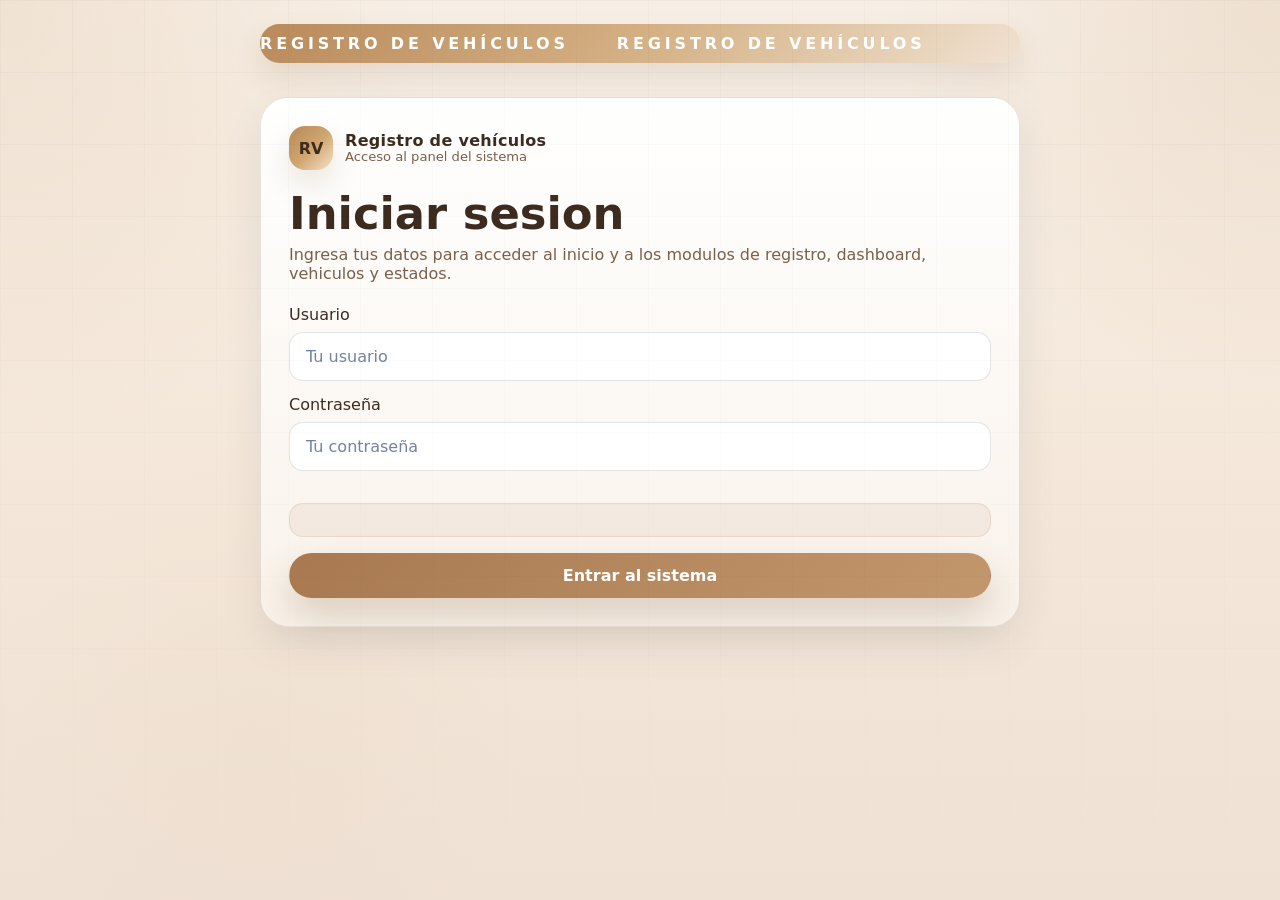
==== login.html @ ea405a13 "feat: login con sesion y ajustes de UI en dashboard/vehiculos" ====
<!DOCTYPE html>
<html lang="es">
<head>
  <meta charset="UTF-8">
  <meta name="viewport" content="width=device-width, initial-scale=1.0">
  <title>Iniciar sesion | Registro de vehiculos</title>
  <meta name="description" content="Acceso al sistema de registro de vehiculos.">
  <link rel="stylesheet" href="assets/css/styles.css">
</head>
<body class="login-page">
  <div class="page-shell login-shell">
    <div class="top-banner">
      <div class="top-banner__marquee">
        <span>Registro de vehículos</span>
        <span>Registro de vehículos</span>
      </div>
    </div>

    <main class="login-main">
      <section class="card login-card">
        <a class="brand login-brand" href="login.html">
          <span class="brand-mark">RV</span>
          <span>
            <strong>Registro de vehículos</strong>
            <small>Acceso al panel del sistema</small>
          </span>
        </a>

        <div class="login-copy">
          <h1>Iniciar sesion</h1>
          <p>Ingresa tus datos para acceder al inicio y a los modulos de registro, dashboard, vehiculos y estados.</p>
        </div>

        <form id="loginForm" class="login-form" novalidate>
          <label>
            Usuario
            <input id="username" type="text" placeholder="Tu usuario" autocomplete="username" required>
          </label>

          <label>
            Contraseña
            <input id="password" type="password" placeholder="Tu contraseña" autocomplete="current-password" required>
          </label>

          <div id="loginAlert" class="form-alert" aria-live="polite"></div>

          <button class="button button-primary" type="submit">Entrar al sistema</button>
        </form>
      </section>
    </main>
  </div>

  <script src="assets/js/auth.js"></script>
  <script src="assets/js/login.js"></script>
</body>
</html>
---- assets/css/styles.css ----
:root {
  --bg: #f6efe5;
  --bg-soft: #fff8f1;
  --panel: rgba(255, 250, 244, 0.96);
  --panel-strong: #fff7ef;
  --text: #3d2b20;
  --muted: #7a5f4b;
  --line: rgba(136, 95, 65, 0.16);
  --accent: #9f6b3f;
  --accent-strong: #c28b5a;
  --accent-alt: #8b5a33;
  --warning: #d98736;
  --danger: #a34c17;
  --shadow: 0 22px 56px rgba(115, 75, 38, 0.16);
  --radius-xl: 28px;
  --radius-lg: 20px;
  --radius-md: 14px;
  --radius-sm: 12px;
  --font: Inter, ui-sans-serif, system-ui, -apple-system, BlinkMacSystemFont, "Segoe UI", sans-serif;
}

* {
  box-sizing: border-box;
}

html {
  scroll-behavior: smooth;
}

body {
  margin: 0;
  font-family: var(--font);
  color: var(--text);
  background:
    radial-gradient(circle at top left, rgba(203, 156, 104, 0.15), transparent 28%),
    radial-gradient(circle at top right, rgba(186, 132, 74, 0.14), transparent 25%),
    radial-gradient(circle at 20% 80%, rgba(223, 193, 156, 0.08), transparent 22%),
    linear-gradient(180deg, #f7efe6 0%, #f4e7d9 56%, #efe1d4 100%);
  min-height: 100vh;
}

body::before {
  content: "";
  position: fixed;
  inset: 0;
  background-image: linear-gradient(rgba(18, 32, 51, 0.045) 1px, transparent 1px),
    linear-gradient(90deg, rgba(18, 32, 51, 0.045) 1px, transparent 1px);
  background-size: 72px 72px;
  mask-image: linear-gradient(180deg, rgba(0, 0, 0, 0.55), transparent 100%);
  pointer-events: none;
}

a {
  color: inherit;
  text-decoration: none;
}

button,
input,
select,
textarea {
  font: inherit;
}

.page-shell {
  width: min(1180px, calc(100% - 32px));
  margin: 0 auto;
  padding: 24px 0 48px;
}

.top-banner {
  width: 100%;
  overflow: hidden;
  padding: 10px 0;
  background: linear-gradient(135deg, #b98a5a 0%, #d4b084 50%, #f0e2d1 100%);
  border-radius: 32px;
  margin-bottom: 18px;
  box-shadow: 0 14px 30px rgba(115, 75, 38, 0.12);
}

.top-banner__marquee {
  display: inline-flex;
  gap: 48px;
  white-space: nowrap;
  animation: marquee 12s linear infinite;
}

/* watermark car for registro page banner */
.top-banner.top-banner--car {
  position: relative;
  overflow: hidden;
}
.top-banner.top-banner--car::before {
  content: "";
  position: absolute;
  right: 28px;
  top: 50%;
  transform: translateY(-50%);
  width: 180px;
  height: 90px;
  background-image: url("data:image/svg+xml;utf8,%3Csvg%20xmlns='http://www.w3.org/2000/svg'%20viewBox='0%200%2064%2032'%3E%3Cpath%20fill='%233d2b20'%20d='M2%2020h4l2-6h48l2%206h4v6h-4a4%204%200%200%201-8%200H14a4%204%200%200%201-8%200H2v-6z'/%3E%3C/svg%3E");
  background-repeat: no-repeat;
  background-size: contain;
  opacity: 0.12;
  pointer-events: none;
}

.top-banner__marquee span {
  color: #fff;
  font-weight: 700;
  font-size: 1rem;
  text-transform: uppercase;
  letter-spacing: 0.24em;
}

@keyframes marquee {
  from { transform: translateX(0); }
  to { transform: translateX(-50%); }
}

.site-header {
  position: sticky;
  top: 18px;
  z-index: 10;
  display: flex;
  align-items: center;
  justify-content: space-between;
  gap: 18px;
  padding: 16px 20px;
  background: rgba(255, 255, 255, 0.86);
  border: 1px solid rgba(136, 95, 65, 0.12);
  border-radius: 999px;
  backdrop-filter: blur(18px);
  box-shadow: 0 18px 40px rgba(115, 75, 38, 0.10);
  position: relative;
  overflow: hidden;
}

.site-header::before {
  content: "";
  position: absolute;
  inset: 0;
  background: url("../img/vehicle-watermark.svg") no-repeat calc(100% - 24px) center / 260px auto;
  opacity: 0.18;
  pointer-events: none;
}

.site-header.compact {
  border-radius: 24px;
}

.brand {
  display: inline-flex;
  align-items: center;
  gap: 12px;
  min-width: 0;
}

.brand span:last-child {
  display: flex;
  flex-direction: column;
  line-height: 1.1;
}

.brand strong {
  font-size: 1rem;
  letter-spacing: 0.02em;
}

.brand small {
  color: var(--muted);
  font-size: 0.82rem;
}

.brand-mark {
  width: 44px;
  height: 44px;
  display: grid;
  place-items: center;
  border-radius: 16px;
  background: linear-gradient(135deg, #b68a59 0%, #d0a56e 52%, #f5e3cd 100%);
  color: #3e2b1d;
  font-weight: 800;
  box-shadow: 0 14px 30px rgba(115, 75, 38, 0.14);
}

.site-nav {
  display: flex;
  flex-wrap: wrap;
  justify-content: center;
  gap: 8px;
}

.site-nav a {
  padding: 10px 14px;
  border-radius: 999px;
  color: var(--muted);
  border: 1px solid transparent;
  transition: 0.2s ease;
}

.site-nav a:hover,
.site-nav a.active {
  color: var(--text);
  background: rgba(159, 107, 63, 0.12);
  border-color: rgba(159, 107, 63, 0.2);
}

.button {
  display: inline-flex;
  align-items: center;
  justify-content: center;
  padding: 12px 18px;
  border-radius: 999px;
  border: 1px solid transparent;
  font-weight: 600;
  transition: 0.2s ease;
}

.button-primary {
  color: #ffffff;
  background: linear-gradient(135deg, #a87951 0%, #c3976c 100%);
  box-shadow: 0 18px 36px rgba(115, 75, 38, 0.22);
}

.button-primary:hover {
  transform: translateY(-1px);
  background: linear-gradient(135deg, #96673f 0%, #b27d5d 100%);
}

.button-secondary {
  color: #3d2b20;
  background: #ffffff;
  border-color: rgba(159, 107, 63, 0.16);
  box-shadow: 0 10px 24px rgba(159, 107, 63, 0.08);
}

.button-secondary:hover {
  background: #f8f1e6;
}

.hero,
.content-split,
.form-layout,
.dashboard-layout {
  display: grid;
  gap: 24px;
}

/* dashboard actions (refresh button) */
.stats-actions {
  display: flex;
  justify-content: flex-end;
  margin: 12px 0 0;
}
.stats-actions .button {
  padding: 10px 14px;
}

/* Toast notifications */
.toast-container {
  position: fixed;
  top: 18px;
  right: 18px;
  display: flex;
  flex-direction: column;
  gap: 10px;
  z-index: 1200;
  pointer-events: none;
}
.toast {
  pointer-events: auto;
  background: linear-gradient(135deg, #3e2b1d, #8b5a33);
  color: #fff;
  padding: 10px 14px;
  border-radius: 10px;
  box-shadow: 0 8px 20px rgba(18,32,51,0.12);
  font-weight: 600;
  min-width: 200px;
  max-width: 360px;
  opacity: 0;
  transform: translateY(-6px);
  transition: opacity 220ms ease, transform 220ms ease;
}
.toast.show {
  opacity: 1;
  transform: translateY(0);
}
.toast .toast-action {
  margin-top: 8px;
  border: 1px solid rgba(255,255,255,0.7);
  background: transparent;
  color: #fff;
  border-radius: 999px;
  padding: 6px 10px;
  font-size: 0.84rem;
  cursor: pointer;
  font-weight: 700;
}
.toast .toast-action:hover {
  background: rgba(255,255,255,0.12);
}

.hero {
  grid-template-columns: 1.4fr 0.9fr;
  align-items: center;
  margin-top: 36px;
}

.hero-copy h1,
.page-intro h1 {
  margin: 14px 0 16px;
  font-size: clamp(2.4rem, 4vw, 4.7rem);
  line-height: 0.98;
  letter-spacing: -0.04em;
}

.hero-copy p,
.page-intro p,
.feature p,
.highlight-card p,
.timeline-item p,
.side-summary p,
.process-steps p,
.vehicle-card p,
.status-card p,
.stat-card small,
.notice-box,
.panel-note,
.activity-list p,
.table-card td {
  color: var(--muted);
}

.eyebrow {
  display: inline-flex;
  align-items: center;
  gap: 8px;
  font-size: 0.8rem;
  text-transform: uppercase;
  letter-spacing: 0.18em;
  color: #8b5a33;
}

.card {
  background: linear-gradient(180deg, rgba(255, 255, 255, 0.98), rgba(249, 242, 234, 0.98));
  border: 1px solid var(--line);
  border-radius: var(--radius-xl);
  box-shadow: 0 18px 40px rgba(18, 32, 51, 0.08);
}

.hero-panel {
  padding: 24px;
}

.panel-header,
.section-head,
.vehicle-head,
.progress-row,
.form-actions {
  display: flex;
  align-items: center;
  justify-content: space-between;
  gap: 12px;
}

.status-pill {
  display: inline-flex;
  align-items: center;
  padding: 8px 12px;
  border-radius: 999px;
  background: rgba(159, 107, 63, 0.1);
  border: 1px solid rgba(159, 107, 63, 0.16);
  color: var(--text);
  font-size: 0.82rem;
}

.status-online {
  color: #7c4a22;
  background: linear-gradient(135deg, rgba(159, 107, 63, 0.16), rgba(212, 160, 120, 0.12));
  border-color: rgba(159, 107, 63, 0.18);
}

.mini-stats,
.stats-grid,
.section-grid,
.vehicle-grid,
.status-grid {
  display: grid;
  gap: 18px;
}

.mini-stats {
  grid-template-columns: repeat(3, minmax(0, 1fr));
  margin: 20px 0;
}

.mini-stats article,
.stat-card,
.feature,
.status-card {
  padding: 20px;
  background: rgba(255, 255, 255, 0.96);
  border-radius: var(--radius-lg);
  border: 1px solid rgba(18, 32, 51, 0.08);
}

.mini-stats strong,
.stat-card strong,
.status-card strong {
  display: block;
  font-size: 1.8rem;
  margin-bottom: 4px;
}

.progress-group + .progress-group {
  margin-top: 16px;
}

.progress-bar {
  margin-top: 8px;
  height: 10px;
  border-radius: 999px;
  background: rgba(18, 32, 51, 0.08);
  overflow: hidden;
}

.progress-bar span,
.bar i {
  display: block;
  height: 100%;
  border-radius: inherit;
  background: linear-gradient(90deg, #b68a59 0%, #d4b084 45%, #f0dec4 100%);
}

.panel-note,
.notice-box {
  margin-top: 18px;
  padding: 16px;
  border-radius: var(--radius-md);
  background: rgba(212, 160, 120, 0.08);
  border: 1px solid rgba(212, 160, 120, 0.14);
}

.hero-actions {
  display: flex;
  flex-wrap: wrap;
  gap: 12px;
  margin: 28px 0;
}

.hero-meta {
  display: grid;
  grid-template-columns: repeat(3, minmax(0, 1fr));
  gap: 14px;
}

.hero-meta div,
.timeline-item,
.summary-list article,
.process-steps div,
.activity-list div {
  padding: 16px;
  border-radius: var(--radius-md);
  background: rgba(255, 255, 255, 0.96);
  border: 1px solid rgba(18, 32, 51, 0.08);
}

.hero-meta strong {
  display: block;
  font-size: 1.4rem;
  margin-bottom: 4px;
}

.section-grid,
.stats-grid,
.status-grid {
  grid-template-columns: repeat(3, minmax(0, 1fr));
  margin-top: 24px;
}

.content-split,
.form-layout,
.dashboard-layout {
  grid-template-columns: 1.2fr 0.8fr;
  margin-top: 24px;
}

/* center single-column forms when wrapped */
.centered-form-wrap {
  display: flex;
  justify-content: center;
}
.centered-form-wrap .form-card {
  width: 100%;
  max-width: 820px;
}

/* ensure the form takes the full grid row and is centered in form-layout */
.form-layout > .centered-form-wrap {
  grid-column: 1 / -1;
  justify-self: center;
  width: 100%;
  padding: 0 12px;
}

.centered-form-wrap .form-card {
  margin: 0 auto;
}

/* Registro page specific centering */
.registro-page .page-main {
  display: flex;
  flex-direction: column;
  align-items: center;
  padding: 0 18px 24px;
}

.registro-page .page-intro {
  max-width: 760px;
  width: 100%;
  text-align: center;
}

.registro-page .form-layout {
  width: 100%;
  max-width: 860px;
  padding: 0 12px;
}

.registro-page .form-layout > .centered-form-wrap {
  display: flex;
  justify-content: center;
  width: 100%;
}

.registro-page .centered-form-wrap .form-card {
  max-width: 760px;
  margin: 0 auto;
}

.highlight-card,
.timeline-card,
.form-card,
.side-summary,
.chart-card,
.activity-card,
.table-card,
.process-card {
  padding: 24px;
}

.feature-icon {
  display: inline-grid;
  place-items: center;
  width: 42px;
  height: 42px;
  border-radius: 14px;
  margin-bottom: 16px;
  background: linear-gradient(135deg, rgba(212, 160, 120, 0.18), rgba(186, 132, 74, 0.16));
  color: #3d2b20;
  font-weight: 700;
}

.check-list {
  margin: 18px 0 0;
  padding-left: 18px;
  color: var(--muted);
}

.check-list li + li {
  margin-top: 10px;
}

.timeline-card .timeline-item + .timeline-item {
  margin-top: 14px;
}

.timeline-item strong,
.vehicle-card strong,
.activity-list strong,
.process-steps strong {
  display: block;
  margin-bottom: 6px;
}

.page-main {
  padding-top: 24px;
}

.page-intro {
  margin-top: 34px;
  max-width: 760px;
}

.form-section + .form-section {
  margin-top: 22px;
}

.vehicle-filter {
  display: grid;
  gap: 14px;
  padding: 20px;
}

.vehicle-filter label {
  margin: 0;
}

.vehicle-filter input {
  margin-top: 6px;
}

.filter-actions {
  display: flex;
  justify-content: flex-end;
  margin-top: 2px;
  padding-top: 2px;
}

.filter-actions .button {
  min-width: 220px;
}

.vehicle-filter + .table-card {
  margin-top: 24px;
}

.form-section h2,
.highlight-card h2,
.timeline-card .eyebrow,
.chart-card h2,
.activity-card h2,
.table-card h2,
.process-card h2,
.side-summary h2 {
  margin-top: 0;
}

.form-grid {
  display: grid;
  grid-template-columns: repeat(2, minmax(0, 1fr));
  gap: 16px;
}

.form-section {
  display: grid;
  gap: 14px;
}

.file-dropzone {
  display: grid;
  place-items: center;
  gap: 10px;
  min-height: 180px;
  padding: 24px;
  text-align: center;
  border-radius: var(--radius-lg);
  background:
    linear-gradient(180deg, rgba(212, 160, 120, 0.06), rgba(196, 153, 113, 0.05)),
    rgba(255, 255, 255, 0.96);
  border: 1px dashed rgba(159, 107, 63, 0.24);
  cursor: pointer;
  transition: 0.2s ease;
}

.file-dropzone:hover {
  transform: translateY(-1px);
  border-color: rgba(159, 107, 63, 0.4);
  background:
    linear-gradient(180deg, rgba(212, 160, 120, 0.08), rgba(196, 153, 113, 0.07)),
    rgba(255, 255, 255, 0.98);
}

.file-dropzone input {
  display: none;
}

.dropzone-icon {
  width: 56px;
  height: 56px;
  display: grid;
  place-items: center;
  border-radius: 18px;
  font-size: 1.8rem;
  font-weight: 700;
  color: #3d2b20;
  background: linear-gradient(135deg, #b68a59 0%, #d4b084 45%, #f0dec4 100%);
  box-shadow: 0 16px 30px rgba(115, 75, 38, 0.14);
}

.file-dropzone strong {
  font-size: 1.05rem;
}

.file-dropzone small,
.field-hint {
  color: var(--muted);
  line-height: 1.5;
}

label {
  display: grid;
  gap: 8px;
  color: var(--text);
  font-weight: 500;
}

input,
select,
textarea {
  width: 100%;
  padding: 14px 16px;
  color: var(--text);
  background: rgba(255, 255, 255, 0.96);
  border: 1px solid rgba(18, 32, 51, 0.12);
  border-radius: var(--radius-md);
  outline: none;
}

.form-alert {
  min-height: 34px;
  padding: 14px 16px;
  border-radius: var(--radius-md);
  margin-top: 18px;
  font-weight: 600;
  color: var(--text);
  background: rgba(159, 107, 63, 0.08);
  border: 1px solid rgba(159, 107, 63, 0.14);
}

.form-alert.alert-success {
  color: #0f172a;
  background: rgba(22, 163, 74, 0.08);
  border-color: rgba(16, 185, 129, 0.18);
}

.form-alert.alert-error {
  color: #7f1d1d;
  background: rgba(248, 113, 113, 0.08);
  border-color: rgba(248, 113, 113, 0.2);
}

.estado-badge {
  display: inline-flex;
  align-items: center;
  padding: 7px 10px;
  border-radius: 999px;
  font-size: 0.78rem;
  font-weight: 700;
}

input::placeholder,
textarea::placeholder {
  color: #72829f;
}

input:focus,
select:focus,
textarea:focus {
  border-color: rgba(159, 107, 63, 0.5);
  box-shadow: 0 0 0 3px rgba(159, 107, 63, 0.12);
}

textarea {
  resize: vertical;
}

.summary-list {
  display: grid;
  gap: 12px;
  margin-top: 18px;
}

.summary-list strong,
.process-steps strong {
  font-size: 1.3rem;
}

.stats-grid .card,
.status-grid .card {
  min-height: 168px;
}

.status-grid + .process-card {
  margin-top: 30px;
}

.dashboard-page .dashboard-layout + .table-card {
  margin-top: 30px;
}

.dashboard-page .dashboard-demo-actions {
  margin-top: 34px;
  display: flex;
  justify-content: flex-start;
}

.dashboard-page .dashboard-demo-actions .button {
  min-width: 280px;
}

.chart-card,
.activity-card,
.table-card,
.process-card {
  min-height: 100%;
}

.bar-chart {
  display: grid;
  gap: 18px;
  margin-top: 24px;
}

.dashboard-charts {
  align-items: stretch;
}

.donut-wrap {
  display: grid;
  grid-template-columns: minmax(220px, 280px) 1fr;
  gap: 24px;
  align-items: center;
  margin-top: 22px;
}

.donut-chart {
  width: 100%;
  aspect-ratio: 1;
  max-width: 280px;
  border-radius: 50%;
  margin: 0 auto;
  background: conic-gradient(#b68a59 0 62%, #d4b084 62% 88%, #f0dec4 88% 100%);
  padding: 18px;
  box-shadow: inset 0 0 0 1px rgba(115, 75, 38, 0.08);
}

.donut-chart::before {
  content: "";
  display: block;
  width: 100%;
  height: 100%;
  border-radius: 50%;
  background: linear-gradient(180deg, rgba(255, 255, 255, 0.98), rgba(247, 250, 253, 0.98));
  box-shadow: inset 0 0 0 1px rgba(18, 32, 51, 0.06);
}

.donut-center {
  position: absolute;
  inset: 18px;
  display: grid;
  place-items: center;
  text-align: center;
  pointer-events: none;
}

.donut-chart {
  position: relative;
}

.donut-center strong {
  font-size: clamp(2rem, 4vw, 3rem);
  line-height: 1;
}

.donut-center span {
  color: var(--muted);
  font-size: 0.92rem;
}

.legend-list {
  display: grid;
  gap: 14px;
}

.legend-list div {
  display: grid;
  grid-template-columns: auto 1fr auto;
  align-items: center;
  gap: 10px;
  padding: 14px 16px;
  border-radius: var(--radius-md);
  background: rgba(255, 255, 255, 0.95);
  border: 1px solid rgba(18, 32, 51, 0.08);
}

.legend-dot {
  width: 12px;
  height: 12px;
  border-radius: 999px;
  display: inline-block;
}

.approved-dot {
  background: #9f6b3f;
}

.review-dot {
  background: #c28b5a;
}

.warning-dot {
  background: #d98736;
}

.legend-list strong {
  color: var(--text);
}

.capacity-stack {
  display: grid;
  gap: 16px;
  margin-top: 22px;
}

.capacity-item {
  padding: 16px;
  border-radius: var(--radius-md);
  background: rgba(255, 255, 255, 0.95);
  border: 1px solid rgba(18, 32, 51, 0.08);
}

.bar-row {
  display: grid;
  grid-template-columns: 110px 1fr 52px;
  gap: 12px;
  align-items: center;
}

.bar {
  height: 12px;
  border-radius: 999px;
  background: rgba(18, 32, 51, 0.08);
  overflow: hidden;
}

.bar-vertical {
  grid-template-columns: 1fr;
  justify-items: center;
  align-items: end;
  min-height: 180px;
}

.bar-vertical span,
.bar-vertical strong {
  width: 100%;
  text-align: center;
}

.bar-vertical .bar {
  width: 100%;
  height: 150px;
  display: flex;
  align-items: end;
}

.bar-vertical .bar i {
  width: 100%;
}

.stacked-bars {
  grid-template-columns: repeat(6, minmax(0, 1fr));
  align-items: end;
}

.activity-list,
.process-steps {
  display: grid;
  gap: 12px;
  margin-top: 24px;
}

.table-wrap {
  overflow-x: auto;
  margin-top: 20px;
}

table {
  width: 100%;
  border-collapse: collapse;
  min-width: 680px;
}

th,
td {
  padding: 16px 14px;
  text-align: left;
  border-bottom: 1px solid rgba(148, 163, 184, 0.14);
}

th {
  color: #334155;
  font-weight: 600;
}

.table-actions {
  display: flex;
  flex-wrap: wrap;
  gap: 8px;
}

.table-actions .button {
  padding: 8px 12px;
  min-height: auto;
  font-size: 0.86rem;
}

.detail-card {
  margin-top: 22px;
  padding: 30px;
}

.detail-meta {
  padding: 6px 4px 2px;
}

.detail-meta h3 {
  margin: 4px 0;
}

.detail-meta p {
  margin: 0 0 14px;
  color: var(--muted);
}

.detail-grid {
  display: grid;
  grid-template-columns: repeat(3, minmax(0, 1fr));
  gap: 12px;
  margin-top: 8px;
}

.detail-item {
  margin: 0;
  padding: 16px 14px;
  border-radius: var(--radius-md);
  background: rgba(255, 255, 255, 0.94);
  border: 1px solid rgba(18, 32, 51, 0.08);
}

.detail-item small {
  display: block;
  color: var(--muted);
  margin-bottom: 4px;
}

.detail-item strong {
  display: block;
  line-height: 1.35;
}

.detail-images {
  display: grid;
  grid-template-columns: repeat(4, minmax(0, 1fr));
  gap: 12px;
  margin-top: 16px;
}

.detail-image-card {
  margin: 0;
  border-radius: var(--radius-md);
  overflow: hidden;
  background: rgba(255, 255, 255, 0.96);
  border: 1px solid rgba(18, 32, 51, 0.08);
}

.detail-image-card img {
  width: 100%;
  height: 130px;
  object-fit: cover;
  display: block;
}

.detail-image-card figcaption {
  padding: 8px 10px;
  font-size: 0.85rem;
  color: var(--muted);
}

.detail-no-images {
  color: var(--muted);
  margin: 2px 0 0;
}

.detail-actions {
  display: flex;
  flex-wrap: wrap;
  justify-content: flex-end;
  gap: 10px;
  margin-top: 22px;
}

.table-badge {
  display: inline-flex;
  align-items: center;
  padding: 7px 10px;
  border-radius: 999px;
  font-size: 0.78rem;
  font-weight: 700;
}

.approved {
  color: #7c4a22;
  background: rgba(159, 107, 63, 0.14);
}

.review {
  color: #8b5a33;
  background: rgba(194, 151, 113, 0.14);
}

.warning {
  color: #b45309;
  background: rgba(217, 135, 54, 0.14);
}

.vehicle-grid {
  grid-template-columns: repeat(3, minmax(0, 1fr));
  margin-top: 24px;
}

.vehicle-card dl {
  display: grid;
  gap: 12px;
  margin: 18px 0 0;
}

.vehicle-card dl div {
  display: flex;
  justify-content: space-between;
  gap: 12px;
  padding-top: 12px;
  border-top: 1px solid rgba(148, 163, 184, 0.14);
}

.vehicle-card dt,
.vehicle-card dd {
  margin: 0;
}

.status-card strong {
  margin-top: 14px;
}

.status-approved {
  box-shadow: inset 0 0 0 1px rgba(159, 107, 63, 0.16);
}

.status-review {
  box-shadow: inset 0 0 0 1px rgba(194, 151, 113, 0.16);
}

.status-warning {
  box-shadow: inset 0 0 0 1px rgba(217, 135, 54, 0.16);
}

.status-danger,
.status-card.status-danger {
  box-shadow: inset 0 0 0 1px rgba(194, 151, 113, 0.18);
  background: linear-gradient(180deg, rgba(194, 151, 113, 0.06), rgba(255, 255, 255, 0.9));
}

.status-total {
  box-shadow: inset 0 0 0 1px rgba(159, 107, 63, 0.16);
}

.site-footer {
  margin-top: 28px;
  padding: 18px 4px 0;
  color: var(--muted);
  text-align: center;
}

.login-page {
  min-height: 100vh;
}

.login-shell {
  max-width: 760px;
}

.login-main {
  margin-top: 34px;
}

.login-card {
  padding: 28px;
  display: grid;
  gap: 22px;
}

.login-brand {
  width: fit-content;
}

.login-copy h1 {
  margin: 0 0 8px;
  font-size: clamp(2rem, 4vw, 2.8rem);
  line-height: 1;
}

.login-copy p {
  margin: 0;
  color: var(--muted);
}

.login-form {
  display: grid;
  gap: 14px;
}

.login-form .button {
  margin-top: 2px;
}

@media (max-width: 1024px) {
  .hero,
  .content-split,
  .form-layout,
  .dashboard-layout {
    grid-template-columns: 1fr;
  }

  .section-grid,
  .stats-grid,
  .status-grid,
  .vehicle-grid {
    grid-template-columns: repeat(2, minmax(0, 1fr));
  }

  .detail-grid {
    grid-template-columns: repeat(2, minmax(0, 1fr));
  }

  .detail-images {
    grid-template-columns: repeat(3, minmax(0, 1fr));
  }

  .site-header {
    gap: 14px;
    padding: 14px 16px;
  }

  .site-nav {
    justify-content: flex-start;
  }

  .donut-wrap {
    grid-template-columns: 1fr;
  }

  .stacked-bars {
    grid-template-columns: repeat(3, minmax(0, 1fr));
    gap: 12px;
  }

  .vehicle-filter + .table-card {
    margin-top: 20px;
  }

  .status-grid + .process-card {
    margin-top: 24px;
  }

  .dashboard-page .dashboard-layout + .table-card {
    margin-top: 24px;
  }
}

@media (max-width: 900px) {
  .site-header {
    flex-direction: column;
    align-items: stretch;
    border-radius: 24px;
  }

  .brand {
    justify-content: center;
  }

  .site-nav {
    justify-content: center;
  }

  .button,
  .site-header .button-primary {
    width: 100%;
  }

  .login-brand {
    width: 100%;
    justify-content: center;
  }

  .hero {
    margin-top: 24px;
  }
}

@media (max-width: 760px) {
  .page-shell {
    width: min(100% - 16px, 1180px);
    padding-top: 14px;
  }

  .site-header {
    position: static;
    padding: 14px;
  }

  .brand,
  .button {
    width: 100%;
  }

  .brand {
    justify-content: center;
  }

  .button {
    min-height: 46px;
  }

  .site-nav {
    justify-content: center;
    gap: 6px;
  }

  .site-nav a {
    padding: 9px 12px;
  }

  .hero {
    margin-top: 24px;
  }

  .hero-copy h1,
  .page-intro h1 {
    font-size: clamp(2rem, 9vw, 3rem);
    line-height: 1.04;
  }

  .hero-copy p,
  .page-intro p {
    font-size: 0.98rem;
    line-height: 1.6;
  }

  .card,
  .highlight-card,
  .timeline-card,
  .form-card,
  .side-summary,
  .chart-card,
  .activity-card,
  .table-card,
  .process-card,
  .hero-panel {
    border-radius: 22px;
  }

  .hero-panel,
  .highlight-card,
  .timeline-card,
  .form-card,
  .side-summary,
  .chart-card,
  .activity-card,
  .table-card,
  .process-card {
    padding: 18px;
  }

  .hero-meta,
  .mini-stats,
  .section-grid,
  .stats-grid,
  .status-grid,
  .vehicle-grid,
  .form-grid {
    grid-template-columns: 1fr;
  }

  .detail-grid,
  .detail-images {
    grid-template-columns: 1fr;
  }

  .detail-card {
    padding: 20px;
  }

  .form-actions {
    flex-direction: column;
    align-items: stretch;
  }

  .form-actions .button {
    width: 100%;
  }

  .detail-actions {
    justify-content: stretch;
  }

  .detail-actions .button {
    width: 100%;
  }

  .vehicle-filter + .table-card {
    margin-top: 16px;
  }

  .filter-actions {
    justify-content: stretch;
    margin-top: 8px;
  }

  .filter-actions .button {
    width: 100%;
    min-width: 0;
  }

  .form-grid,
  .hero-meta,
  .mini-stats,
  .section-grid,
  .stats-grid,
  .status-grid,
  .vehicle-grid {
    gap: 14px;
  }

  .vehicle-card dl div,
  .panel-header,
  .section-head,
  .vehicle-head,
  .progress-row {
    flex-direction: column;
    align-items: flex-start;
  }

  .vehicle-card dl div {
    gap: 4px;
  }

  .bar-row {
    gap: 8px;
  }

  .bar-row {
    grid-template-columns: 1fr;
  }

  .stacked-bars {
    grid-template-columns: repeat(2, minmax(0, 1fr));
  }

  .status-grid + .process-card {
    margin-top: 20px;
  }

  .dashboard-page .dashboard-layout + .table-card {
    margin-top: 20px;
  }

  .dashboard-page .dashboard-demo-actions {
    margin-top: 20px;
  }

  .dashboard-page .dashboard-demo-actions .button {
    width: 100%;
    min-width: 0;
  }

  table {
    min-width: 560px;
  }
}

@media (max-width: 520px) {
  .stacked-bars {
    grid-template-columns: 1fr;
  }

  .donut-chart {
    max-width: 240px;
  }

  .login-card {
    padding: 20px;
  }
}
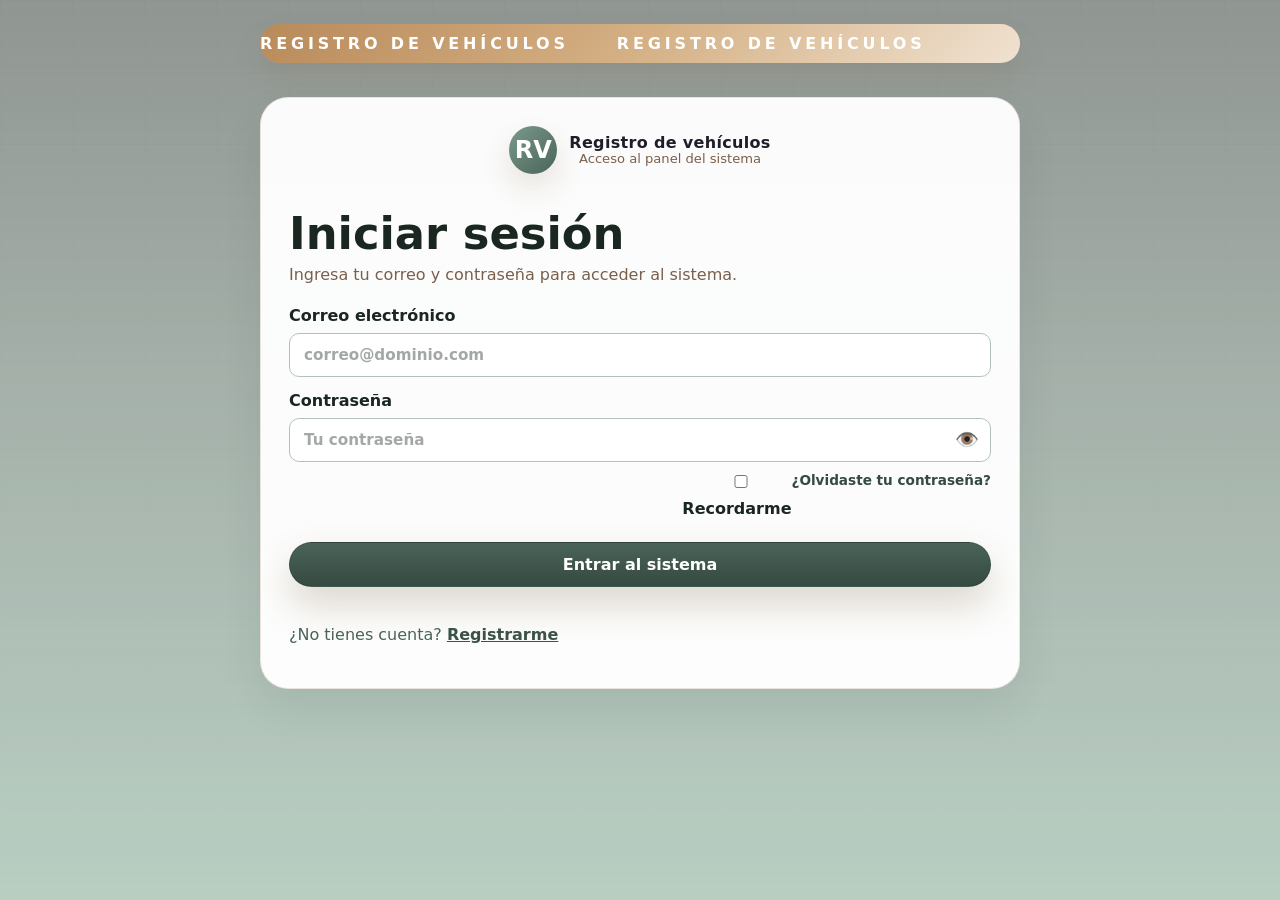
==== commit 4c731b09: "realice cambion en login como recordar, registrarme, y olvidaste tu contraseña cree la pagina cuenta" ====
--- a/login.html
+++ b/login.html
@@ -6,6 +6,92 @@
   <title>Iniciar sesion | Registro de vehiculos</title>
   <meta name="description" content="Acceso al sistema de registro de vehiculos.">
   <link rel="stylesheet" href="assets/css/styles.css">
+  <style>
+    /* Estilos adicionales para centrar el logo y el ojito */
+    .login-brand {
+      justify-content: center !important;
+      text-align: center;
+      margin: 0 auto 1rem auto;
+      display: flex !important;
+    }
+    .brand {
+      display: inline-flex;
+      align-items: center;
+      gap: 0.75rem;
+      text-decoration: none;
+      color: #1e1e2a;
+    }
+    .brand-mark {
+      background: #9f6b3f;
+      color: white;
+      width: 48px;
+      height: 48px;
+      display: flex;
+      align-items: center;
+      justify-content: center;
+      border-radius: 999px;
+      font-weight: bold;
+      font-size: 1.5rem;
+    }
+    /* Contenedor para el campo de contraseña con el botón del ojo */
+    .password-wrapper {
+      position: relative;
+      display: flex;
+      align-items: center;
+    }
+    .password-wrapper input {
+      flex: 1;
+      padding-right: 2.5rem;
+    }
+    .toggle-password {
+      position: absolute;
+      right: 0.75rem;
+      background: none;
+      border: none;
+      cursor: pointer;
+      font-size: 1.2rem;
+      color: #6c757d;
+      padding: 0;
+    }
+    .toggle-password:hover {
+      color: #9f6b3f;
+    }
+
+    /* ===== FONDO CON IMAGEN DE VEHÍCULO ===== */
+    .login-page {
+      background-image: url('https://images.pexels.com/photos/170811/pexels-photo-170811.jpeg?auto=compress&cs=tinysrgb&w=1600');
+      background-size: cover;
+      background-position: center center;
+      background-attachment: fixed;
+      position: relative;
+    }
+
+    /* Capa oscura para mejorar contraste del texto */
+    .login-page::before {
+      content: '';
+      position: fixed;
+      top: 0;
+      left: 0;
+      width: 100%;
+      height: 100%;
+      background-color: rgba(0, 0, 0, 0.65);
+      z-index: 1;
+    }
+
+    /* Todo el contenido por encima de la capa oscura */
+    .login-page .page-shell,
+    .login-page .login-main,
+    .login-page .top-banner {
+      position: relative;
+      z-index: 2;
+    }
+
+    /* Tarjeta de login ligeramente más sólida */
+    .login-card {
+      background: rgba(255, 255, 255, 0.96);
+      backdrop-filter: blur(2px);
+    }
+  </style>
 </head>
 <body class="login-page">
   <div class="page-shell login-shell">
@@ -18,34 +104,52 @@
 
     <main class="login-main">
       <section class="card login-card">
-        <a class="brand login-brand" href="login.html">
-          <span class="brand-mark">RV</span>
-          <span>
-            <strong>Registro de vehículos</strong>
-            <small>Acceso al panel del sistema</small>
-          </span>
-        </a>
+        <!-- Logo centrado -->
+        <div class="login-brand" style="display: flex; justify-content: center;">
+          <a class="brand" href="login.html" style="justify-content: center;">
+            <span class="brand-mark">RV</span>
+            <span>
+              <strong>Registro de vehículos</strong>
+              <small>Acceso al panel del sistema</small>
+            </span>
+          </a>
+        </div>
 
         <div class="login-copy">
-          <h1>Iniciar sesion</h1>
-          <p>Ingresa tus datos para acceder al inicio y a los modulos de registro, dashboard, vehiculos y estados.</p>
+          <h1>Iniciar sesión</h1>
+          <p>Ingresa tu correo y contraseña para acceder al sistema.</p>
         </div>
 
         <form id="loginForm" class="login-form" novalidate>
           <label>
-            Usuario
-            <input id="username" type="text" placeholder="Tu usuario" autocomplete="username" required>
+            Correo electrónico
+            <input id="loginEmail" type="email" placeholder="correo@dominio.com" autocomplete="email" required>
           </label>
 
           <label>
             Contraseña
-            <input id="password" type="password" placeholder="Tu contraseña" autocomplete="current-password" required>
+            <div class="password-wrapper">
+              <input id="loginPassword" type="password" placeholder="Tu contraseña" autocomplete="current-password" required>
+              <button type="button" class="toggle-password" id="togglePasswordBtn" aria-label="Mostrar contraseña">👁️</button>
+            </div>
           </label>
+
+          <div class="form-options">
+            <label class="remember-me-label">
+              <input type="checkbox" id="loginRemember">
+              <span>Recordarme</span>
+            </label>
+            <a href="recover.html" class="forgot-password">¿Olvidaste tu contraseña?</a>
+          </div>
 
           <div id="loginAlert" class="form-alert" aria-live="polite"></div>
 
           <button class="button button-primary" type="submit">Entrar al sistema</button>
         </form>
+
+        <div class="login-footer">
+          <p>¿No tienes cuenta? <a href="register.html">Registrarme</a></p>
+        </div>
       </section>
     </main>
   </div>
--- a/assets/css/styles.css
+++ b/assets/css/styles.css
@@ -85,7 +85,7 @@
   animation: marquee 12s linear infinite;
 }
 
-/* watermark car for registro page banner */
+/* Marca de agua de auto para el banner de la página de registro */
 .top-banner.top-banner--car {
   position: relative;
   overflow: hidden;
@@ -117,6 +117,85 @@
   from { transform: translateX(0); }
   to { transform: translateX(-50%); }
 }
+
+/* Authentication Theme */
+body.login-page {
+  background: linear-gradient(180deg, #e0e9e3 0%, #b8cfc2 100%);
+  color: #1a2620;
+}
+
+/* Componentes de Autenticación */
+.login-card {
+  background: rgba(255, 255, 255, 0.92);
+  color: #1a2620;
+  border: 1px solid rgba(0, 0, 0, 0.05);
+  box-shadow: 0 18px 40px rgba(44, 62, 53, 0.15);
+}
+
+.login-card .brand-mark {
+  background: linear-gradient(135deg, #7a9a8c 0%, #4a6358 100%);
+  color: #ffffff;
+}
+
+.login-form label {
+  color: #1a2620;
+  font-weight: 600;
+}
+
+.login-form input,
+.login-form select,
+.login-form textarea {
+  background: #ffffff;
+  color: #1a2620;
+  border: 1px solid #b2c2b9;
+  padding: 12px 14px;
+  border-radius: 10px;
+  font-size: 0.95rem;
+  caret-color: #4a6358;
+}
+
+.login-form input::placeholder,
+.login-form textarea::placeholder {
+  color: rgba(26, 38, 32, 0.4);
+}
+
+/* Keep autofill readable */
+input:-webkit-autofill,
+textarea:-webkit-autofill {
+  -webkit-text-fill-color: #1a2620 !important;
+  box-shadow: 0 0 0px 1000px #ffffff inset !important;
+}
+
+.login-footer a { color: #3a5248; text-decoration: underline; font-weight: 600; }
+
+.login-footer p { color: #4a6358; }
+
+/* Opciones adicionales del formulario de acceso */
+.form-options {
+  display: flex;
+  justify-content: flex-end;
+  margin-top: -4px;
+  margin-bottom: 8px;
+}
+
+.forgot-password {
+  font-size: 0.85rem;
+  color: #354a41;
+  text-decoration: none;
+  font-weight: 600;
+}
+
+.forgot-password:hover {
+  text-decoration: underline;
+}
+
+/* Botones de Acción de Autenticación */
+body.login-page .button-primary {
+  background: linear-gradient(180deg, #4a6358 0%, #354a41 100%);
+  color: #ffffff;
+  border: 1px solid rgba(0, 0, 0, 0.1);
+}
+
 
 .site-header {
   position: sticky;
@@ -132,7 +211,6 @@
   border-radius: 999px;
   backdrop-filter: blur(18px);
   box-shadow: 0 18px 40px rgba(115, 75, 38, 0.10);
-  position: relative;
   overflow: hidden;
 }
 
@@ -204,6 +282,33 @@
   color: var(--text);
   background: rgba(159, 107, 63, 0.12);
   border-color: rgba(159, 107, 63, 0.2);
+}
+
+.utility-bar {
+  display: flex;
+  justify-content: flex-end;
+  margin-bottom: 12px;
+}
+
+.user-nav {
+  display: flex;
+  gap: 8px;
+  align-items: center;
+}
+
+.user-nav a {
+  padding: 10px 14px;
+  border-radius: 999px;
+  color: var(--muted);
+  font-size: 0.9rem;
+  font-weight: 500;
+  transition: 0.2s ease;
+}
+
+.user-nav a:hover,
+.user-nav a.active {
+  color: var(--text);
+  background: rgba(159, 107, 63, 0.12);
 }
 
 .button {
@@ -257,7 +362,7 @@
   padding: 10px 14px;
 }
 
-/* Toast notifications */
+/* Notificaciones Toast */
 .toast-container {
   position: fixed;
   top: 18px;
@@ -312,7 +417,7 @@
   margin: 14px 0 16px;
   font-size: clamp(2.4rem, 4vw, 4.7rem);
   line-height: 0.98;
-  letter-spacing: -0.04em;
+  letter-spacing: 0;
 }
 
 .hero-copy p,
@@ -486,57 +591,49 @@
   margin-top: 24px;
 }
 
-/* center single-column forms when wrapped */
-.centered-form-wrap {
-  display: flex;
-  justify-content: center;
-}
-.centered-form-wrap .form-card {
-  width: 100%;
-  max-width: 820px;
-}
-
-/* ensure the form takes the full grid row and is centered in form-layout */
-.form-layout > .centered-form-wrap {
-  grid-column: 1 / -1;
-  justify-self: center;
-  width: 100%;
-  padding: 0 12px;
-}
-
-.centered-form-wrap .form-card {
-  margin: 0 auto;
-}
-
-/* Registro page specific centering */
+/* Página de Registro */
 .registro-page .page-main {
-  display: flex;
-  flex-direction: column;
-  align-items: center;
-  padding: 0 18px 24px;
+  padding: 24px 18px 24px;
 }
 
 .registro-page .page-intro {
   max-width: 760px;
-  width: 100%;
+  margin-left: auto;
+  margin-right: auto;
   text-align: center;
 }
 
 .registro-page .form-layout {
   width: 100%;
-  max-width: 860px;
-  padding: 0 12px;
-}
-
-.registro-page .form-layout > .centered-form-wrap {
-  display: flex;
-  justify-content: center;
-  width: 100%;
-}
-
-.registro-page .centered-form-wrap .form-card {
-  max-width: 760px;
-  margin: 0 auto;
+  max-width: 1090px;
+  grid-template-columns: minmax(0, 1fr) minmax(210px, 0.32fr);
+  align-items: start;
+  margin: 24px auto 0;
+}
+
+.registro-page .form-card {
+  display: grid;
+  gap: 22px;
+  min-width: 0;
+}
+
+.registro-page .form-section + .form-section {
+  margin-top: 0;
+}
+
+.registro-page .form-section h2 {
+  margin-bottom: 2px;
+  font-size: 1.16rem;
+  line-height: 1.25;
+}
+
+.registro-page .form-actions {
+  justify-content: flex-end;
+}
+
+.registro-page .side-summary {
+  position: sticky;
+  top: 112px;
 }
 
 .highlight-card,
@@ -641,6 +738,10 @@
   display: grid;
   grid-template-columns: repeat(2, minmax(0, 1fr));
   gap: 16px;
+}
+
+.registro-page .form-grid {
+  grid-template-columns: repeat(2, minmax(220px, 1fr));
 }
 
 .form-section {
@@ -694,9 +795,17 @@
 }
 
 .file-dropzone small,
-.field-hint {
+.field-hint,
+.file-summary {
   color: var(--muted);
   line-height: 1.5;
+}
+
+.file-summary {
+  padding: 8px 12px;
+  border-radius: 999px;
+  background: rgba(18, 32, 51, 0.06);
+  font-weight: 600;
 }
 
 label {
@@ -704,12 +813,14 @@
   gap: 8px;
   color: var(--text);
   font-weight: 500;
+  min-width: 0;
 }
 
 input,
 select,
 textarea {
   width: 100%;
+  min-width: 0;
   padding: 14px 16px;
   color: var(--text);
   background: rgba(255, 255, 255, 0.96);
@@ -729,6 +840,10 @@
   border: 1px solid rgba(159, 107, 63, 0.14);
 }
 
+.form-alert:empty {
+  display: none;
+}
+
 .form-alert.alert-success {
   color: #0f172a;
   background: rgba(22, 163, 74, 0.08);
@@ -764,6 +879,71 @@
 
 textarea {
   resize: vertical;
+}
+
+.phone-field {
+  display: grid;
+  grid-template-columns: 112px minmax(0, 1fr);
+  gap: 10px;
+}
+
+.image-preview-grid {
+  display: grid;
+  grid-template-columns: repeat(auto-fill, minmax(124px, 1fr));
+  gap: 12px;
+  margin-top: 14px;
+}
+
+.image-preview-card {
+  position: relative;
+  margin: 0;
+  overflow: hidden;
+  border-radius: var(--radius-md);
+  background: rgba(255, 255, 255, 0.96);
+  border: 1px solid rgba(18, 32, 51, 0.08);
+}
+
+.image-preview-card img {
+  display: block;
+  width: 100%;
+  height: 92px;
+  object-fit: cover;
+}
+
+.image-preview-card figcaption {
+  padding: 8px 10px;
+  color: var(--muted);
+  font-size: 0.82rem;
+}
+
+.image-preview-remove {
+  position: absolute;
+  top: 8px;
+  right: 8px;
+  width: 28px;
+  height: 28px;
+  display: grid;
+  place-items: center;
+  border: 0;
+  border-radius: 999px;
+  color: #ffffff;
+  background: rgba(61, 43, 32, 0.78);
+  cursor: pointer;
+}
+
+.form-feedback {
+  min-height: 22px;
+  margin: 16px 0 0;
+  color: var(--muted);
+  font-weight: 600;
+}
+
+.form-feedback.is-success {
+  color: #166534;
+}
+
+.form-feedback.is-error {
+  color: #b91c1c;
 }
 
 .summary-list {
@@ -892,6 +1072,14 @@
   display: inline-block;
 }
 
+ .pending-dot {
+   background: #e6c9a8;
+ }
+
+ .blocked-dot {
+   background: #a34c17;
+ }
+
 .approved-dot {
   background: #9f6b3f;
 }
@@ -960,7 +1148,7 @@
 }
 
 .stacked-bars {
-  grid-template-columns: repeat(6, minmax(0, 1fr));
+  grid-template-columns: repeat(7, minmax(0, 1fr));
   align-items: end;
 }
 
@@ -1105,6 +1293,16 @@
   background: rgba(159, 107, 63, 0.14);
 }
 
+.pending {
+  color: #5d4037;
+  background: rgba(230, 201, 168, 0.3);
+}
+
+.blocked {
+  color: #ffffff;
+  background: #a34c17;
+}
+
 .review {
   color: #8b5a33;
   background: rgba(194, 151, 113, 0.14);
@@ -1259,6 +1457,15 @@
     margin-top: 20px;
   }
 
+  .registro-page .form-layout {
+    max-width: 820px;
+    grid-template-columns: 1fr;
+  }
+
+  .registro-page .side-summary {
+    position: static;
+  }
+
   .status-grid + .process-card {
     margin-top: 24px;
   }
@@ -1283,6 +1490,10 @@
     justify-content: center;
   }
 
+  .user-nav {
+    justify-content: center;
+  }
+
   .button,
   .site-header .button-primary {
     width: 100%;
@@ -1291,6 +1502,11 @@
   .login-brand {
     width: 100%;
     justify-content: center;
+  }
+
+  .registro-page .form-actions {
+    flex-direction: column;
+    align-items: stretch;
   }
 
   .hero {
@@ -1382,6 +1598,11 @@
     grid-template-columns: 1fr;
   }
 
+  .registro-page .form-grid,
+  .phone-field {
+    grid-template-columns: 1fr;
+  }
+
   .detail-grid,
   .detail-images {
     grid-template-columns: 1fr;
@@ -1491,4 +1712,4 @@
   .login-card {
     padding: 20px;
   }
-}+}
